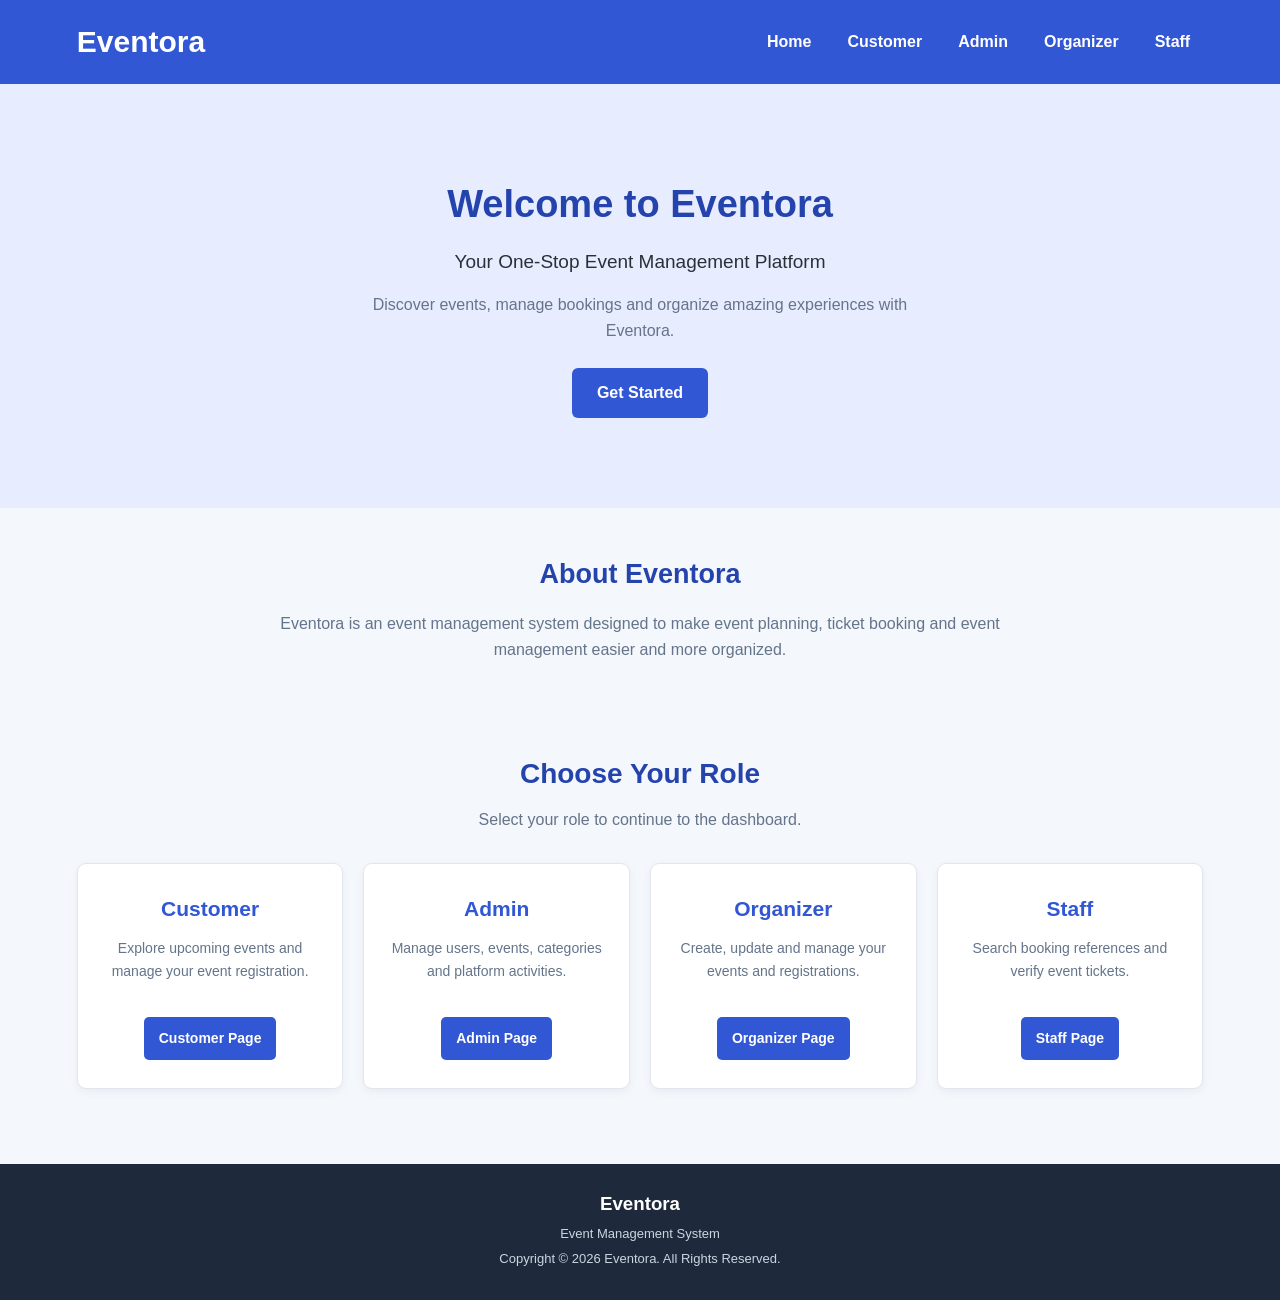
==== mid/index.html @ bf2960d8 "home page done" ====
<!DOCTYPE html>
<html lang="en">
<head>
    <meta charset="UTF-8">
    <meta name="viewport" content="width=device-width, initial-scale=1.0">

    <link rel="stylesheet" href="css/home_style.css">

    <title>Eventora - Home</title>
</head>

<body>

    <!-- Header -->
    <header class="header">

        <div class="logo">
            <h1>Eventora</h1>
        </div>

        <nav class="topnav">
            <a href="index.html">Home</a>
            <a href="customer.html">Customer</a>
            <a href="Admin.html">Admin</a>
            <a href="organizer.html">Organizer</a>
            <a href="staff.html">Staff</a>
        </nav>

    </header>


    <!-- Welcome Section -->
    <div class="welcome">

        <h2>Welcome to Eventora</h2>

        <p>
            Your One-Stop Event Management Platform
        </p>

        <p class="description">
            Discover events, manage bookings and organize
            amazing experiences with Eventora.
        </p>

        <a href="#roles" class="main-button">
            Get Started
        </a>

    </div>


    <!-- About Section -->
    <section class="about">

        <h2>About Eventora</h2>

        <p>
            Eventora is an event management system designed
            to make event planning, ticket booking and event
            management easier and more organized.
        </p>

    </section>


    <!-- Role Selection Section -->
    <section class="roles" id="roles">

        <h2>Choose Your Role</h2>

        <p class="role-description">
            Select your role to continue to the dashboard.
        </p>


        <div class="role-container">

            <!-- Customer -->
            <div class="role-card">

                <h3>Customer</h3>

                <p>
                    Explore upcoming events and manage
                    your event registration.
                </p>

                <a href="customer.html" class="role-button">
                    Customer Page
                </a>

            </div>


            <!-- Admin -->
            <div class="role-card">

                <h3>Admin</h3>

                <p>
                    Manage users, events, categories
                    and platform activities.
                </p>

                <a href="Admin.html" class="role-button">
                    Admin Page
                </a>

            </div>


            <!-- Organizer -->
            <div class="role-card">

                <h3>Organizer</h3>

                <p>
                    Create, update and manage your
                    events and registrations.
                </p>

                <a href="organizer.html" class="role-button">
                    Organizer Page
                </a>

            </div>


            <!-- Staff -->
            <div class="role-card">

                <h3>Staff</h3>

                <p>
                    Search booking references and
                    verify event tickets.
                </p>

                <a href="staff.html" class="role-button">
                    Staff Page
                </a>

            </div>

        </div>

    </section>


    <!-- Footer -->
    <footer class="footer">

        <h3>Eventora</h3>

        <p>Event Management System</p>

        <p>Copyright &copy; 2026 Eventora. All Rights Reserved.</p>

    </footer>

</body>
</html>
---- mid/css/home_style.css ----
/* Basic Setup */
* {
    margin: 0;
    padding: 0;
    box-sizing: border-box;
}

body {
    font-family: Arial, Helvetica, sans-serif;
    background-color: #F4F7FB;
    color: #263238;
    line-height: 1.6;
}

/* Header */
.header {
    background-color: #3157D5;
    color: white;
    padding: 18px 6%;
    display: flex;
    justify-content: space-between;
    align-items: center;
    flex-wrap: wrap;
}

.logo h1 {
    font-size: 30px;
}

/* Navigation */
.topnav {
    display: flex;
    gap: 10px;
    flex-wrap: wrap;
}

.topnav a {
    color: white;
    text-decoration: none;
    padding: 9px 13px;
    border-radius: 5px;
    font-weight: bold;
}

.topnav a:hover {
    background-color: white;
    color: #3157D5;
}

/* Welcome Section */
.welcome {
    text-align: center;
    padding: 90px 20px;
    background-color: #E7EDFF;
}

.welcome h2 {
    color: #2443AC;
    font-size: 38px;
    margin-bottom: 12px;
}

.welcome p {
    font-size: 19px;
}

.welcome .description {
    font-size: 16px;
    margin: 15px auto 25px;
    max-width: 600px;
    color: #64748B;
}

/* Main Button */
.main-button {
    display: inline-block;
    background-color: #3157D5;
    color: white;
    text-decoration: none;
    padding: 12px 25px;
    border-radius: 6px;
    font-weight: bold;
}

.main-button:hover {
    background-color: #2443AC;
}

/* About Section */
.about {
    text-align: center;
    padding: 45px 20px;
}

.about h2 {
    color: #2443AC;
    margin-bottom: 15px;
    font-size: 27px;
}

.about p {
    max-width: 750px;
    margin: auto;
    color: #64748B;
}

/* Role Section */
.roles {
    text-align: center;
    padding: 45px 6%;
}

.roles h2 {
    font-size: 28px;
    color: #2443AC;
}

.role-description {
    color: #64748B;
    margin: 10px 0 30px;
}

/* Role Cards */
.role-container {
    display: grid;
    grid-template-columns: repeat(4, 1fr);
    gap: 20px;
}

.role-card {
    background-color: white;
    padding: 28px 18px;
    border-radius: 9px;
    border: 1px solid #E0E6EF;
    box-shadow: 0 3px 10px rgba(0, 0, 0, 0.05);
    transition: 0.3s;
}

.role-card:hover {
    transform: translateY(-5px);
    box-shadow: 0 8px 18px rgba(0, 0, 0, 0.1);
}

.role-card h3 {
    color: #3157D5;
    font-size: 21px;
    margin-bottom: 12px;
}

.role-card p {
    font-size: 14px;
    color: #64748B;
    min-height: 65px;
}

/* Role Button */
.role-button {
    display: inline-block;
    background-color: #3157D5;
    color: white;
    text-decoration: none;
    padding: 10px 15px;
    border-radius: 5px;
    margin-top: 15px;
    font-size: 14px;
    font-weight: bold;
}

.role-button:hover {
    background-color: #2443AC;
}

/* Footer */
.footer {
    background-color: #1E293B;
    color: white;
    text-align: center;
    padding: 25px 15px;
    margin-top: 30px;
}

.footer h3 {
    margin-bottom: 5px;
}

.footer p {
    font-size: 13px;
    color: #CBD5E1;
    margin: 5px;
}

/* Responsive Design */
@media screen and (max-width: 900px) {

    .role-container {
        grid-template-columns: repeat(2, 1fr);
    }

}

@media screen and (max-width: 600px) {

    .header {
        flex-direction: column;
        gap: 15px;
    }

    .topnav {
        justify-content: center;
    }

    .topnav a {
        font-size: 13px;
        padding: 7px 9px;
    }

    .welcome {
        padding: 60px 15px;
    }

    .welcome h2 {
        font-size: 28px;
    }

    .role-container {
        grid-template-columns: 1fr;
    }

}
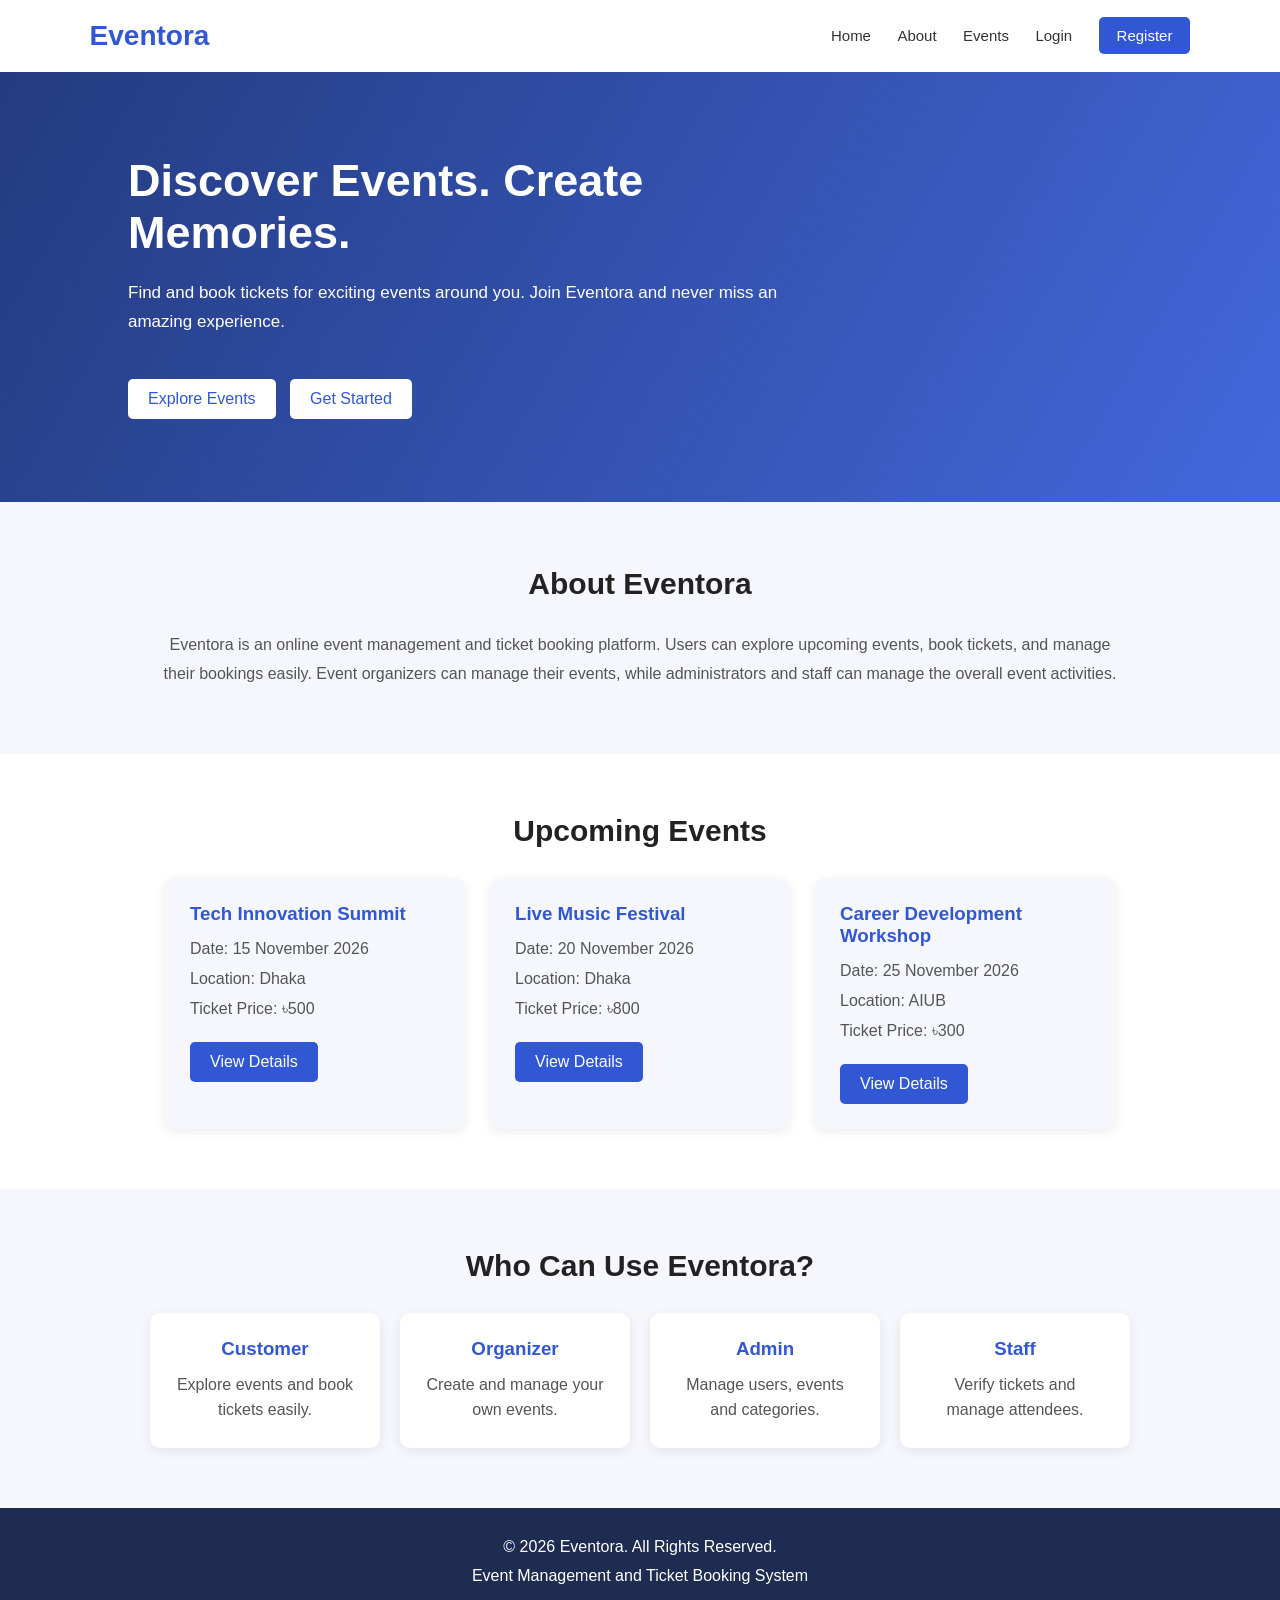
==== commit 345f23d2: "registration form fix" ====
--- a/mid/index.html
+++ b/mid/index.html
@@ -4,144 +4,128 @@
 <head>
     <meta charset="UTF-8">
     <meta name="viewport" content="width=device-width, initial-scale=1.0">
-
+    <title>Eventora - Event Booking System</title>
     <link rel="stylesheet" href="css/home_style.css">
-
-    <title>Eventora - Home</title>
 </head>
 
 <body>
 
-    <!-- Header -->
-    <header class="header">
-
+    <!-- Header Section -->
+    <header>
         <div class="logo">
-            <h1>Eventora</h1>
+            <h2>Eventora</h2>
         </div>
 
-        <nav class="topnav">
+        <nav>
             <a href="index.html">Home</a>
-            <a href="customer.html">Customer</a>
-            <a href="Admin.html">Admin</a>
-            <a href="organizer.html">Organizer</a>
-            <a href="staff.html">Staff</a>
+            <a href="#about">About</a>
+            <a href="#events">Events</a>
+            <a href="login.html">Login</a>
+            <a href="registration.html" class="register-btn">Register</a>
         </nav>
-
     </header>
 
 
-    <!-- Welcome Section -->
-    <div class="welcome">
+    <!-- Hero Section -->
+    <section class="hero">
 
-        <h2>Welcome to Eventora</h2>
+        <div class="hero-content">
+            <h1>Discover Events. Create Memories.</h1>
 
-        <p>
-            Your One-Stop Event Management Platform
-        </p>
+            <p>
+                Find and book tickets for exciting events around you.
+                Join Eventora and never miss an amazing experience.
+            </p>
 
-        <p class="description">
-            Discover events, manage bookings and organize
-            amazing experiences with Eventora.
-        </p>
+            <a href="login.html" class="btn">Explore Events</a>
+            <a href="customer.html" class="btn secondary-btn">
+                Get Started
+            </a>
+        </div>
 
-        <a href="#roles" class="main-button">
-            Get Started
-        </a>
-
-    </div>
+    </section>
 
 
     <!-- About Section -->
-    <section class="about">
+    <section class="about" id="about">
 
         <h2>About Eventora</h2>
 
         <p>
-            Eventora is an event management system designed
-            to make event planning, ticket booking and event
-            management easier and more organized.
+            Eventora is an online event management and ticket booking
+            platform. Users can explore upcoming events, book tickets,
+            and manage their bookings easily.
+
+            Event organizers can manage their events, while administrators
+            and staff can manage the overall event activities.
         </p>
 
     </section>
 
 
-    <!-- Role Selection Section -->
-    <section class="roles" id="roles">
+    <!-- Events Section -->
+    <section class="events" id="events">
 
-        <h2>Choose Your Role</h2>
+        <h2>Upcoming Events</h2>
 
-        <p class="role-description">
-            Select your role to continue to the dashboard.
-        </p>
+        <div class="event-container">
 
+            <div class="event-card">
+                <h3>Tech Innovation Summit</h3>
+                <p>Date: 15 November 2026</p>
+                <p>Location: Dhaka</p>
+                <p>Ticket Price: ৳500</p>
+                <a href="login.html" class="btn">View Details</a>
+            </div>
+
+
+            <div class="event-card">
+                <h3>Live Music Festival</h3>
+                <p>Date: 20 November 2026</p>
+                <p>Location: Dhaka</p>
+                <p>Ticket Price: ৳800</p>
+                <a href="login.html" class="btn">View Details</a>
+            </div>
+
+
+            <div class="event-card">
+                <h3>Career Development Workshop</h3>
+                <p>Date: 25 November 2026</p>
+                <p>Location: AIUB</p>
+                <p>Ticket Price: ৳300</p>
+                <a href="login.html" class="btn">View Details</a>
+            </div>
+
+        </div>
+
+    </section>
+
+
+    <!-- User Roles Section -->
+    <section class="roles">
+
+        <h2>Who Can Use Eventora?</h2>
 
         <div class="role-container">
 
-            <!-- Customer -->
             <div class="role-card">
-
                 <h3>Customer</h3>
-
-                <p>
-                    Explore upcoming events and manage
-                    your event registration.
-                </p>
-
-                <a href="customer.html" class="role-button">
-                    Customer Page
-                </a>
-
+                <p>Explore events and book tickets easily.</p>
             </div>
 
-
-            <!-- Admin -->
             <div class="role-card">
-
-                <h3>Admin</h3>
-
-                <p>
-                    Manage users, events, categories
-                    and platform activities.
-                </p>
-
-                <a href="Admin.html" class="role-button">
-                    Admin Page
-                </a>
-
+                <h3>Organizer</h3>
+                <p>Create and manage your own events.</p>
             </div>
 
-
-            <!-- Organizer -->
             <div class="role-card">
-
-                <h3>Organizer</h3>
-
-                <p>
-                    Create, update and manage your
-                    events and registrations.
-                </p>
-
-                <a href="organizer.html" class="role-button">
-                    Organizer Page
-                </a>
-
+                <h3>Admin</h3>
+                <p>Manage users, events and categories.</p>
             </div>
 
-
-            <!-- Staff -->
             <div class="role-card">
-
                 <h3>Staff</h3>
-
-                <p>
-                    Search booking references and
-                    verify event tickets.
-                </p>
-
-                <a href="staff.html" class="role-button">
-                    Staff Page
-                </a>
-
+                <p>Verify tickets and manage attendees.</p>
             </div>
 
         </div>
@@ -150,14 +134,9 @@
 
 
     <!-- Footer -->
-    <footer class="footer">
-
-        <h3>Eventora</h3>
-
-        <p>Event Management System</p>
-
-        <p>Copyright &copy; 2026 Eventora. All Rights Reserved.</p>
-
+    <footer>
+        <p>© 2026 Eventora. All Rights Reserved.</p>
+        <p>Event Management and Ticket Booking System</p>
     </footer>
 
 </body>
--- a/mid/css/home_style.css
+++ b/mid/css/home_style.css
@@ -1,230 +1,209 @@
 
-/* Basic Setup */
 * {
     margin: 0;
     padding: 0;
     box-sizing: border-box;
+    font-family: Arial, sans-serif;
 }
 
 body {
-    font-family: Arial, Helvetica, sans-serif;
-    background-color: #F4F7FB;
-    color: #263238;
-    line-height: 1.6;
+    background-color: #f5f7fc;
+    color: #222;
 }
 
 /* Header */
-.header {
-    background-color: #3157D5;
-    color: white;
-    padding: 18px 6%;
+header {
+    background-color: #ffffff;
+    padding: 20px 7%;
     display: flex;
     justify-content: space-between;
     align-items: center;
+    box-shadow: 0 2px 8px rgba(0,0,0,0.08);
+}
+
+.logo h2 {
+    color: #3157d5;
+    font-size: 28px;
+}
+
+nav a {
+    text-decoration: none;
+    color: #333;
+    margin-left: 22px;
+    font-size: 15px;
+}
+
+nav a:hover {
+    color: #3157d5;
+}
+
+.register-btn {
+    background-color: #3157d5;
+    color: white;
+    padding: 10px 18px;
+    border-radius: 5px;
+}
+
+/* Hero */
+.hero {
+    min-height: 430px;
+    background: linear-gradient(120deg, #243b80, #4268dc);
+    display: flex;
+    align-items: center;
+    padding: 60px 10%;
+    color: white;
+}
+
+.hero-content {
+    max-width: 650px;
+}
+
+.hero h1 {
+    font-size: 45px;
+    margin-bottom: 20px;
+}
+
+.hero p {
+    font-size: 17px;
+    line-height: 1.7;
+    margin-bottom: 30px;
+}
+
+.btn {
+    display: inline-block;
+    background-color: #3157d5;
+    color: white;
+    text-decoration: none;
+    padding: 11px 20px;
+    border-radius: 5px;
+    margin-top: 12px;
+}
+
+.hero .btn {
+    background-color: white;
+    color: #3157d5;
+}
+
+.secondary-btn {
+    margin-left: 10px;
+}
+
+/* Common Section */
+section h2 {
+    text-align: center;
+    font-size: 30px;
+    margin-bottom: 30px;
+}
+
+/* About */
+.about {
+    padding: 65px 12%;
+    text-align: center;
+}
+
+.about p {
+    line-height: 1.8;
+    font-size: 16px;
+    color: #555;
+}
+
+/* Events */
+.events {
+    padding: 60px 7%;
+    background-color: #ffffff;
+}
+
+.event-container {
+    display: flex;
+    justify-content: center;
+    gap: 25px;
     flex-wrap: wrap;
 }
 
-.logo h1 {
-    font-size: 30px;
-}
-
-/* Navigation */
-.topnav {
-    display: flex;
-    gap: 10px;
+.event-card {
+    background-color: #f5f7fc;
+    padding: 25px;
+    width: 300px;
+    border-radius: 10px;
+    box-shadow: 0 3px 12px rgba(0,0,0,0.08);
+}
+
+.event-card h3 {
+    color: #3157d5;
+    margin-bottom: 15px;
+}
+
+.event-card p {
+    margin: 12px 0;
+    color: #555;
+}
+
+/* User Roles */
+.roles {
+    padding: 60px 7%;
+}
+
+.role-container {
+    display: flex;
+    justify-content: center;
     flex-wrap: wrap;
-}
-
-.topnav a {
-    color: white;
-    text-decoration: none;
-    padding: 9px 13px;
-    border-radius: 5px;
-    font-weight: bold;
-}
-
-.topnav a:hover {
-    background-color: white;
-    color: #3157D5;
-}
-
-/* Welcome Section */
-.welcome {
-    text-align: center;
-    padding: 90px 20px;
-    background-color: #E7EDFF;
-}
-
-.welcome h2 {
-    color: #2443AC;
-    font-size: 38px;
-    margin-bottom: 12px;
-}
-
-.welcome p {
-    font-size: 19px;
-}
-
-.welcome .description {
-    font-size: 16px;
-    margin: 15px auto 25px;
-    max-width: 600px;
-    color: #64748B;
-}
-
-/* Main Button */
-.main-button {
-    display: inline-block;
-    background-color: #3157D5;
-    color: white;
-    text-decoration: none;
-    padding: 12px 25px;
-    border-radius: 6px;
-    font-weight: bold;
-}
-
-.main-button:hover {
-    background-color: #2443AC;
-}
-
-/* About Section */
-.about {
-    text-align: center;
-    padding: 45px 20px;
-}
-
-.about h2 {
-    color: #2443AC;
-    margin-bottom: 15px;
-    font-size: 27px;
-}
-
-.about p {
-    max-width: 750px;
-    margin: auto;
-    color: #64748B;
-}
-
-/* Role Section */
-.roles {
-    text-align: center;
-    padding: 45px 6%;
-}
-
-.roles h2 {
-    font-size: 28px;
-    color: #2443AC;
-}
-
-.role-description {
-    color: #64748B;
-    margin: 10px 0 30px;
-}
-
-/* Role Cards */
-.role-container {
-    display: grid;
-    grid-template-columns: repeat(4, 1fr);
     gap: 20px;
 }
 
 .role-card {
     background-color: white;
-    padding: 28px 18px;
-    border-radius: 9px;
-    border: 1px solid #E0E6EF;
-    box-shadow: 0 3px 10px rgba(0, 0, 0, 0.05);
-    transition: 0.3s;
-}
-
-.role-card:hover {
-    transform: translateY(-5px);
-    box-shadow: 0 8px 18px rgba(0, 0, 0, 0.1);
+    padding: 25px;
+    width: 230px;
+    text-align: center;
+    border-radius: 10px;
+    box-shadow: 0 3px 12px rgba(0,0,0,0.08);
 }
 
 .role-card h3 {
-    color: #3157D5;
-    font-size: 21px;
+    color: #3157d5;
     margin-bottom: 12px;
 }
 
 .role-card p {
-    font-size: 14px;
-    color: #64748B;
-    min-height: 65px;
-}
-
-/* Role Button */
-.role-button {
-    display: inline-block;
-    background-color: #3157D5;
-    color: white;
-    text-decoration: none;
-    padding: 10px 15px;
-    border-radius: 5px;
-    margin-top: 15px;
-    font-size: 14px;
-    font-weight: bold;
-}
-
-.role-button:hover {
-    background-color: #2443AC;
+    color: #555;
+    line-height: 1.6;
 }
 
 /* Footer */
-.footer {
-    background-color: #1E293B;
-    color: white;
-    text-align: center;
-    padding: 25px 15px;
-    margin-top: 30px;
-}
-
-.footer h3 {
-    margin-bottom: 5px;
-}
-
-.footer p {
-    font-size: 13px;
-    color: #CBD5E1;
-    margin: 5px;
-}
-
-/* Responsive Design */
-@media screen and (max-width: 900px) {
-
-    .role-container {
-        grid-template-columns: repeat(2, 1fr);
-    }
-
-}
-
-@media screen and (max-width: 600px) {
-
-    .header {
+footer {
+    background-color: #1d2c50;
+    color: white;
+    text-align: center;
+    padding: 25px;
+    line-height: 1.8;
+}
+
+/* Responsive */
+@media (max-width: 768px) {
+
+    header {
         flex-direction: column;
-        gap: 15px;
-    }
-
-    .topnav {
-        justify-content: center;
-    }
-
-    .topnav a {
-        font-size: 13px;
-        padding: 7px 9px;
-    }
-
-    .welcome {
-        padding: 60px 15px;
-    }
-
-    .welcome h2 {
-        font-size: 28px;
-    }
-
-    .role-container {
-        grid-template-columns: 1fr;
-    }
-
-}
+        gap: 20px;
+    }
+
+    nav {
+        text-align: center;
+        line-height: 2.5;
+    }
+
+    nav a {
+        margin: 5px;
+    }
+
+    .hero h1 {
+        font-size: 32px;
+    }
+
+    .event-card {
+        width: 100%;
+    }
+
+    .role-card {
+        width: 100%;
+    }
+}
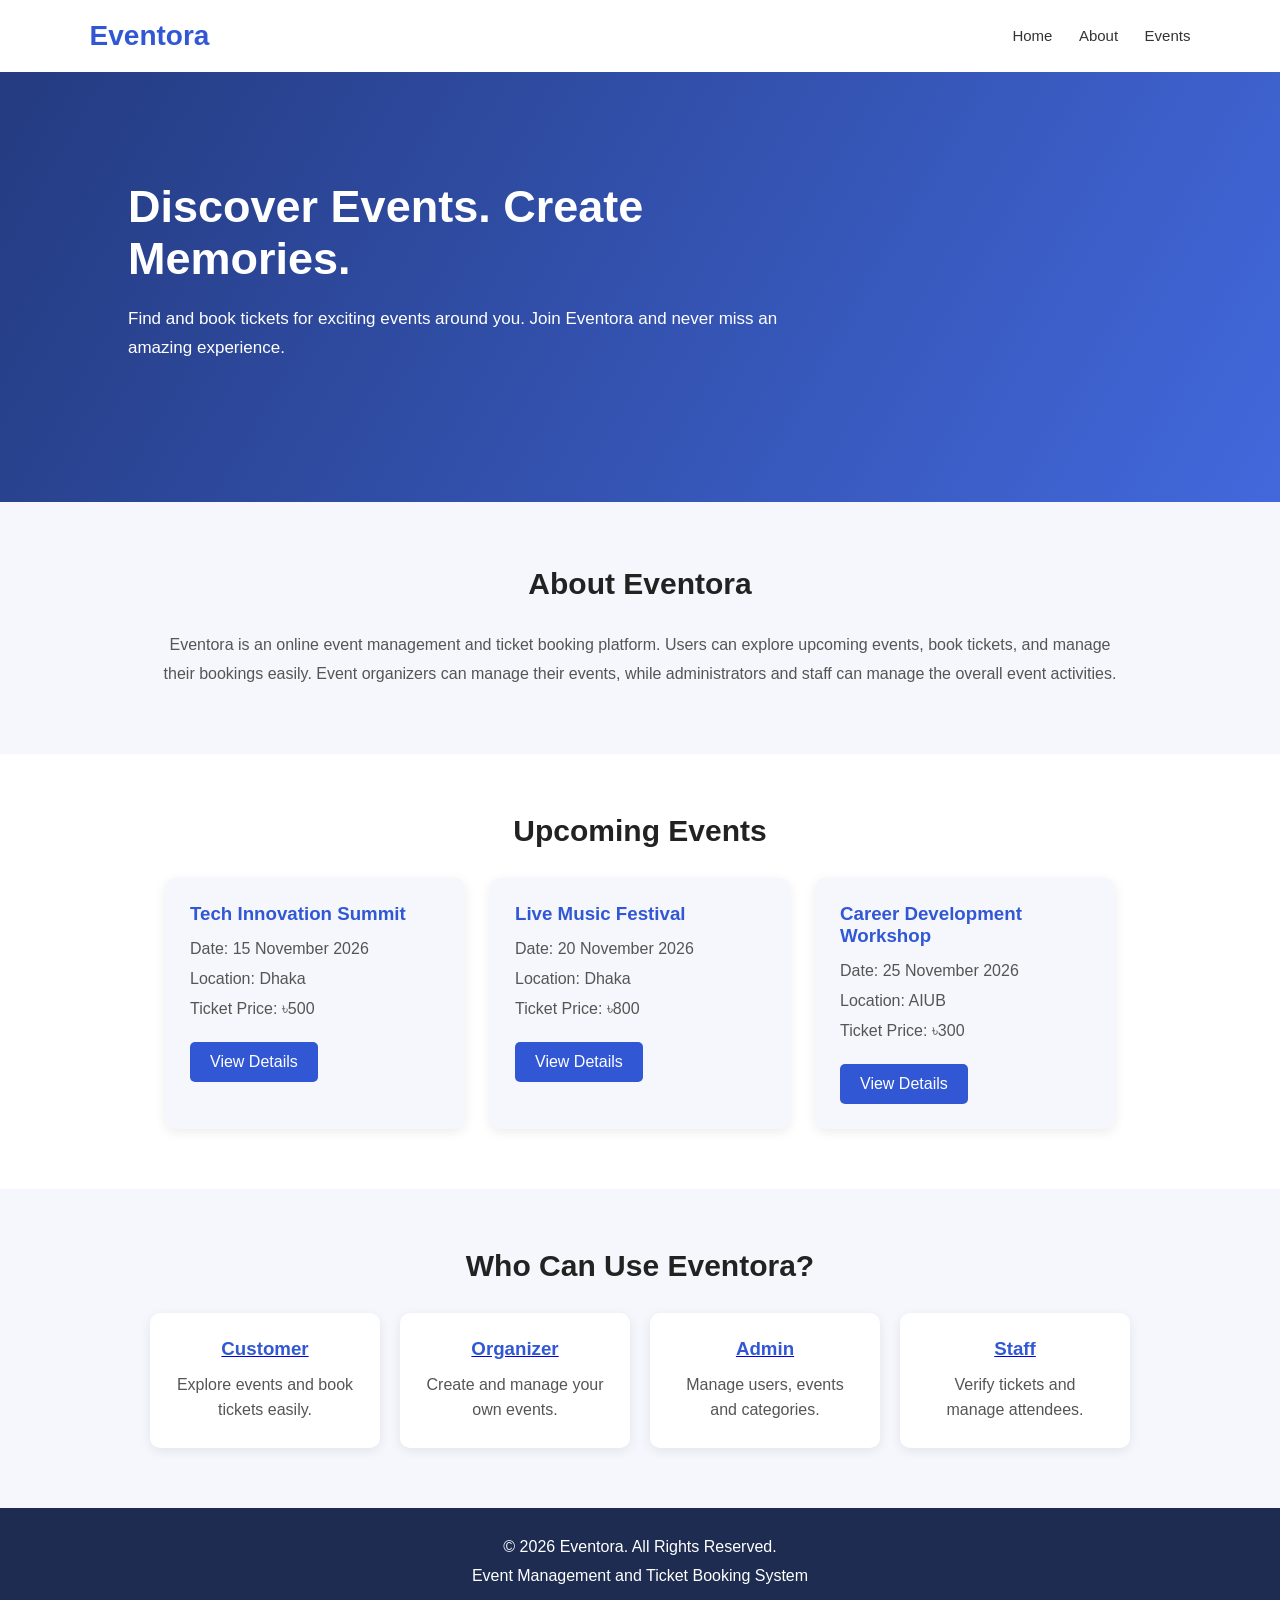
==== commit 5d1b52dd: ".." ====
--- a/mid/index.html
+++ b/mid/index.html
@@ -20,8 +20,6 @@
             <a href="index.html">Home</a>
             <a href="#about">About</a>
             <a href="#events">Events</a>
-            <a href="login.html">Login</a>
-            <a href="registration.html" class="register-btn">Register</a>
         </nav>
     </header>
 
@@ -37,10 +35,6 @@
                 Join Eventora and never miss an amazing experience.
             </p>
 
-            <a href="login.html" class="btn">Explore Events</a>
-            <a href="customer.html" class="btn secondary-btn">
-                Get Started
-            </a>
         </div>
 
     </section>
@@ -109,22 +103,30 @@
         <div class="role-container">
 
             <div class="role-card">
-                <h3>Customer</h3>
+                <a href="customer_login.html">
+                    <h3>Customer</h3>
+                </a>
                 <p>Explore events and book tickets easily.</p>
             </div>
 
             <div class="role-card">
-                <h3>Organizer</h3>
+                <a href="organizer_login.html">
+                    <h3>Organizer</h3>
+                </a>
                 <p>Create and manage your own events.</p>
             </div>
 
             <div class="role-card">
-                <h3>Admin</h3>
+                <a href="admin_login.html">
+                    <h3>Admin</h3>
+                </a>
                 <p>Manage users, events and categories.</p>
             </div>
 
             <div class="role-card">
-                <h3>Staff</h3>
+                <a href="staff_login.html">
+                    <h3>Staff</h3>
+                </a>
                 <p>Verify tickets and manage attendees.</p>
             </div>
 
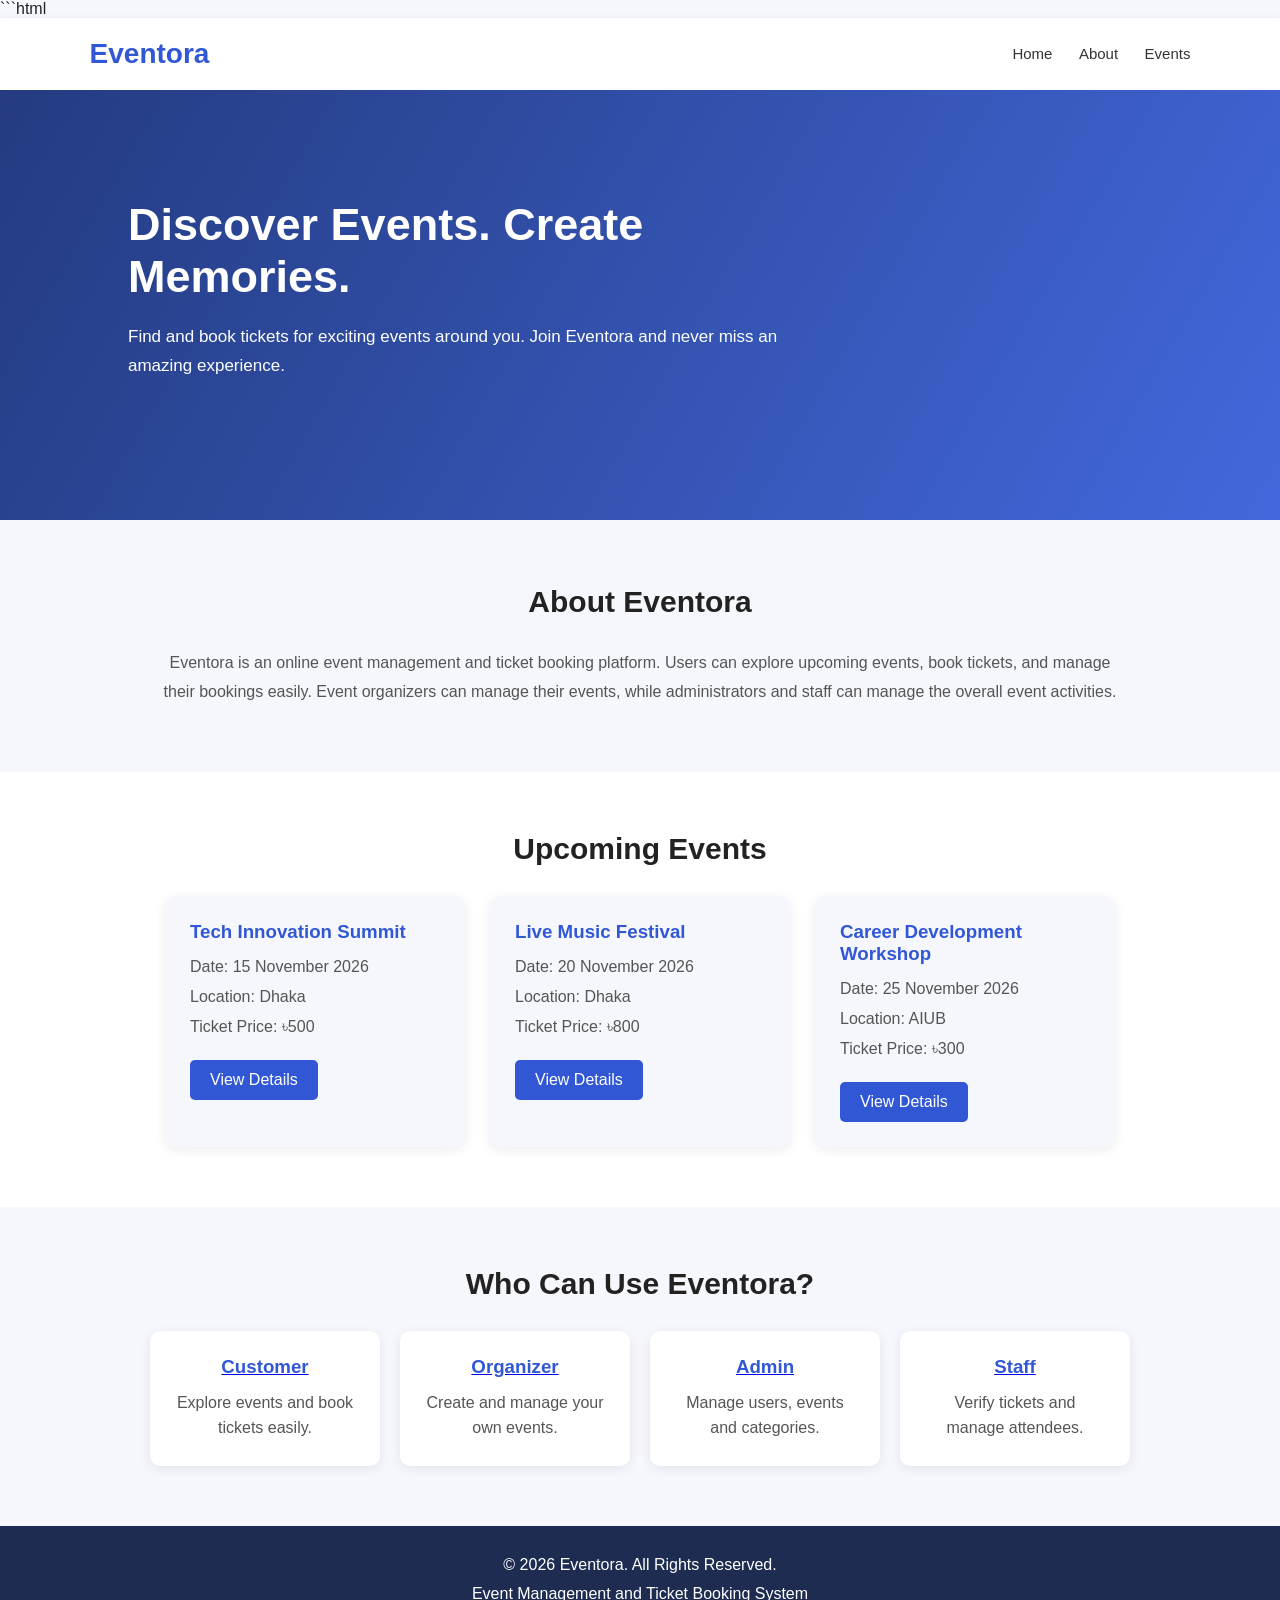
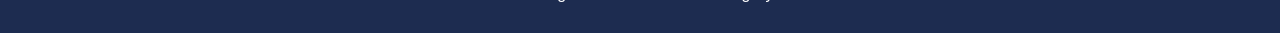
==== commit 1dc20e71: "Update Eventora homepage" ====
--- a/mid/index.html
+++ b/mid/index.html
@@ -1,10 +1,12 @@
-
+```html
 <!DOCTYPE html>
 <html lang="en">
 <head>
     <meta charset="UTF-8">
     <meta name="viewport" content="width=device-width, initial-scale=1.0">
+
     <title>Eventora - Event Booking System</title>
+
     <link rel="stylesheet" href="css/home_style.css">
 </head>
 
@@ -12,6 +14,7 @@
 
     <!-- Header Section -->
     <header>
+
         <div class="logo">
             <h2>Eventora</h2>
         </div>
@@ -21,6 +24,7 @@
             <a href="#about">About</a>
             <a href="#events">Events</a>
         </nav>
+
     </header>
 
 
@@ -28,6 +32,7 @@
     <section class="hero">
 
         <div class="hero-content">
+
             <h1>Discover Events. Create Memories.</h1>
 
             <p>
@@ -65,29 +70,41 @@
         <div class="event-container">
 
             <div class="event-card">
+
                 <h3>Tech Innovation Summit</h3>
+
                 <p>Date: 15 November 2026</p>
                 <p>Location: Dhaka</p>
                 <p>Ticket Price: ৳500</p>
+
                 <a href="login.html" class="btn">View Details</a>
+
             </div>
 
 
             <div class="event-card">
+
                 <h3>Live Music Festival</h3>
+
                 <p>Date: 20 November 2026</p>
                 <p>Location: Dhaka</p>
                 <p>Ticket Price: ৳800</p>
+
                 <a href="login.html" class="btn">View Details</a>
+
             </div>
 
 
             <div class="event-card">
+
                 <h3>Career Development Workshop</h3>
+
                 <p>Date: 25 November 2026</p>
                 <p>Location: AIUB</p>
                 <p>Ticket Price: ৳300</p>
+
                 <a href="login.html" class="btn">View Details</a>
+
             </div>
 
         </div>
@@ -102,32 +119,51 @@
 
         <div class="role-container">
 
+            <!-- Customer -->
             <div class="role-card">
+
                 <a href="customer_login.html">
                     <h3>Customer</h3>
                 </a>
+
                 <p>Explore events and book tickets easily.</p>
+
             </div>
 
+
+            <!-- Organizer -->
             <div class="role-card">
-                <a href="organizer_login.html">
+
+                <a href="organizer.html">
                     <h3>Organizer</h3>
                 </a>
+
                 <p>Create and manage your own events.</p>
+
             </div>
 
+
+            <!-- Admin -->
             <div class="role-card">
+
                 <a href="admin_login.html">
                     <h3>Admin</h3>
                 </a>
+
                 <p>Manage users, events and categories.</p>
+
             </div>
 
+
+            <!-- Staff -->
             <div class="role-card">
+
                 <a href="staff_login.html">
                     <h3>Staff</h3>
                 </a>
+
                 <p>Verify tickets and manage attendees.</p>
+
             </div>
 
         </div>
@@ -137,8 +173,11 @@
 
     <!-- Footer -->
     <footer>
+
         <p>© 2026 Eventora. All Rights Reserved.</p>
+
         <p>Event Management and Ticket Booking System</p>
+
     </footer>
 
 </body>
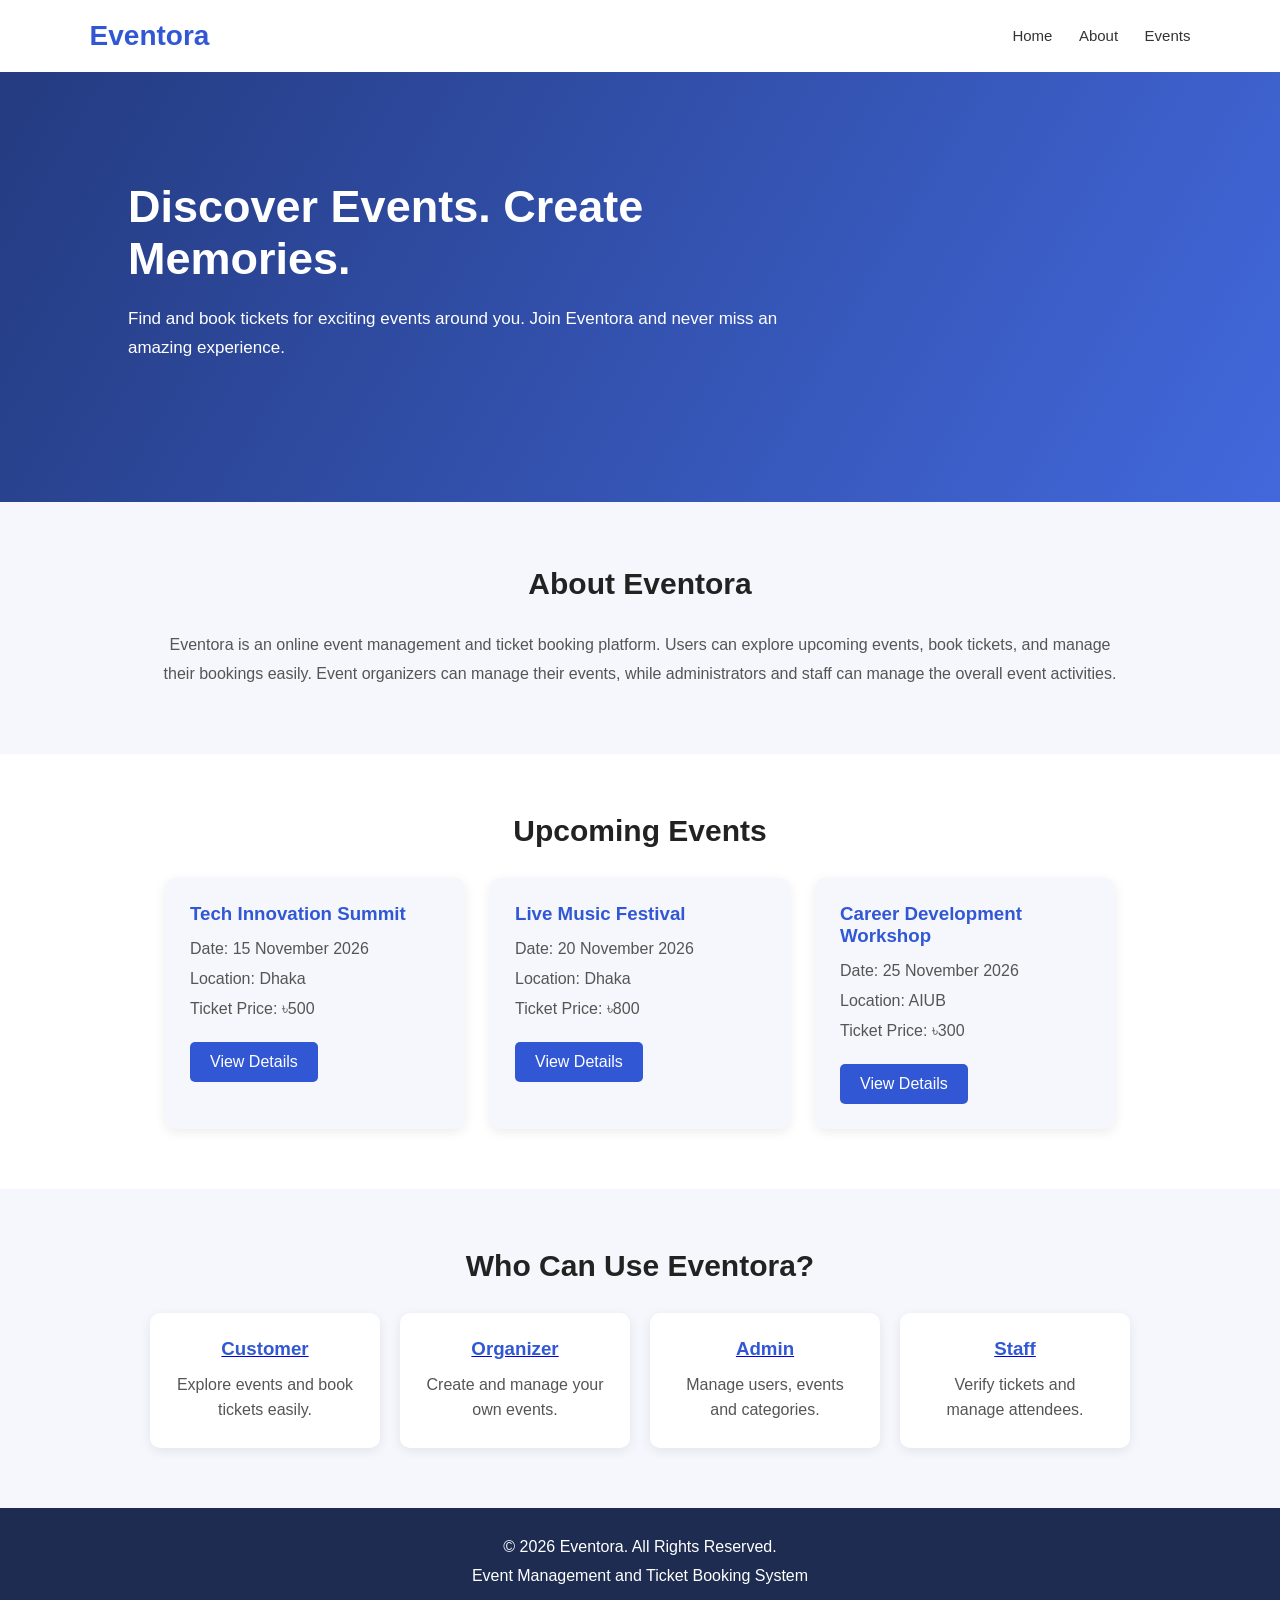
==== commit c557fa14: "update admin" ====
--- a/mid/index.html
+++ b/mid/index.html
@@ -1,4 +1,4 @@
-```html
+
 <!DOCTYPE html>
 <html lang="en">
 <head>
